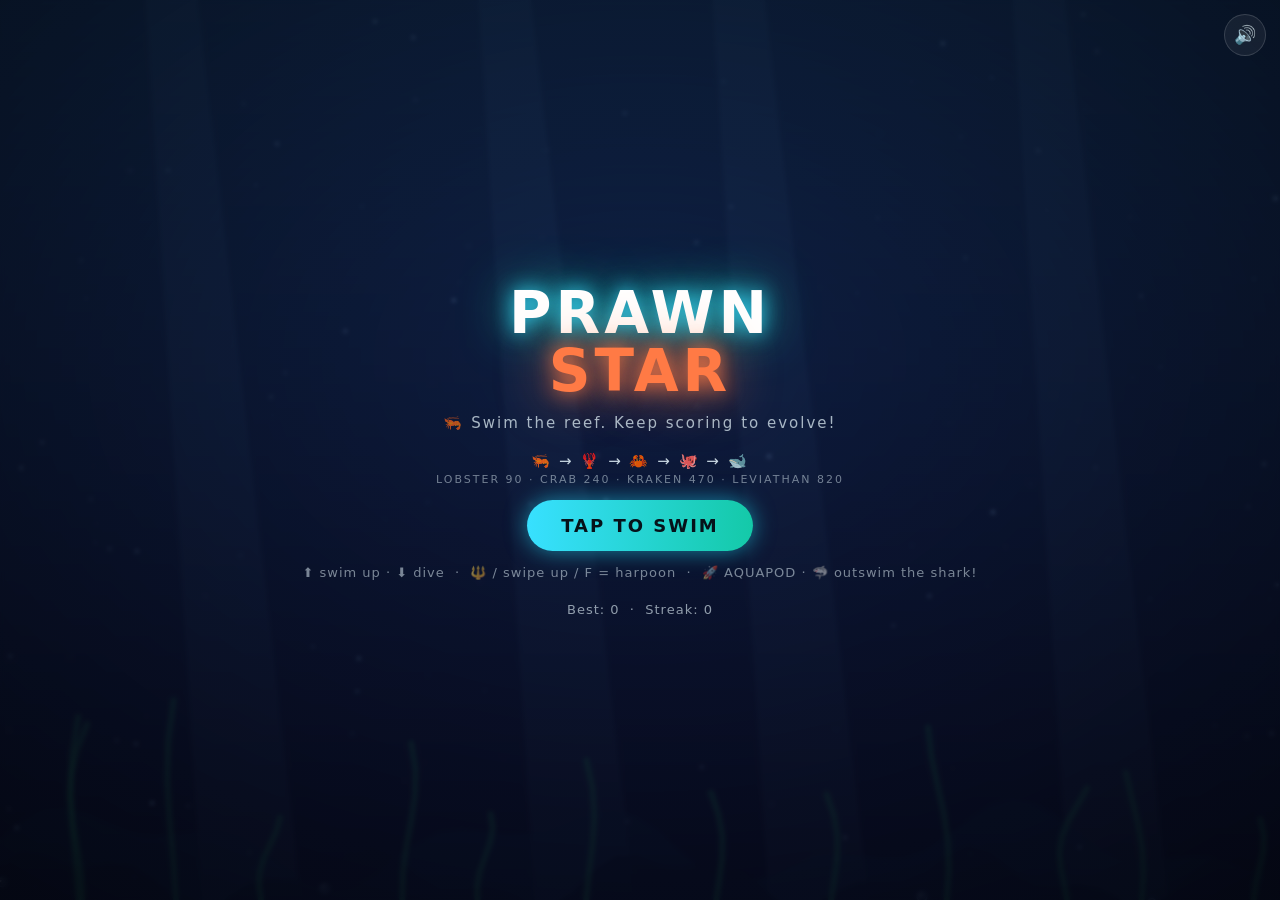
==== index.html @ 8d88d8bc "Integrate GameMonetize SDK (rewarded revive/double-pearls + interstitial) with mock fallback" ====
<!DOCTYPE html>
<html lang="en">
<head>
  <meta charset="UTF-8" />
  <meta name="viewport" content="width=device-width, initial-scale=1.0, maximum-scale=1.0, user-scalable=no" />
  <meta name="theme-color" content="#01111c" />
  <meta http-equiv="Cache-Control" content="no-cache, no-store, must-revalidate" />
  <meta http-equiv="Pragma" content="no-cache" />
  <meta http-equiv="Expires" content="0" />
  <title>Prawnstar — Swim, Evolve & Escape the Shark 🦐⭐</title>

  <meta property="og:title" content="Prawnstar 🦐⭐" />
  <meta property="og:description" content="Swim the reef, grab pearls, open mystery boxes, and evolve from prawn to leviathan!" />
  <meta property="og:type" content="website" />

  <link rel="stylesheet" href="style.css?v=46" />

  <!-- GameMonetize HTML5 SDK -->
  <script type="text/javascript">
    window.SDK_OPTIONS = {
      gameId: "gcgwqtmpbadrviaxwb33rvpbpnp11m6m",
      onEvent: function (a) {
        switch (a.name) {
          case "SDK_GAME_PAUSE": // a video ad is about to play — mute + pause
            if (window.PrawnstarAds) window.PrawnstarAds.onAdPause();
            break;
          case "SDK_GAME_START": // ad finished — resume game + unmute (grants reward)
            if (window.PrawnstarAds) window.PrawnstarAds.onAdResume();
            break;
          case "SDK_READY": // SDK loaded — real ads can now be requested
            if (window.PrawnstarAds) window.PrawnstarAds.onSdkReady();
            break;
        }
      }
    };
    (function (a, b, c) {
      var d = a.getElementsByTagName(b)[0];
      a.getElementById(c) || (a = a.createElement(b), a.id = c, a.src = "https://api.gamemonetize.com/sdk.js", d.parentNode.insertBefore(a, d));
    })(document, "script", "gamemonetize-sdk");
  </script>
</head>
<body>
  <div id="game-wrap">
    <canvas id="game"></canvas>

    <!-- HUD -->
    <div id="hud" class="hud hidden">
      <div class="hud-score" id="hud-score">0</div>
      <div class="hud-best">BEST <span id="hud-best">0</span></div>
      <div class="hud-combo hidden" id="hud-combo"></div>
    </div>

    <!-- JET meter + button -->
    <div class="boost-wrap hidden" id="boost-wrap">
      <div class="boost-meter"><div class="boost-fill" id="boost-fill"></div></div>
      <button class="boost-btn hidden" id="btn-boost">🚀 AQUAPOD</button>
    </div>

    <!-- Movement buttons -->
    <div class="move-pad hidden" id="move-pad">
      <button class="mbtn" id="btn-up">⬆</button>
      <button class="mbtn" id="btn-down">⬇</button>
    </div>

    <!-- Attack button (harpoon the jellyfish) -->
    <button class="attack-btn hidden" id="btn-attack">🔱</button>

    <!-- Milestone banner -->
    <div class="banner hidden" id="banner"></div>

    <!-- Mystery box reward popup -->
    <div class="reward hidden" id="reward"></div>

    <!-- Start screen -->
    <div id="start-screen" class="screen">
      <h1 class="logo">PRAWN<span>STAR</span></h1>
      <p class="tagline">🦐 Swim the reef. Keep scoring to evolve!</p>
      <div class="evo">🦐 → 🦞 → 🦀 → 🐙 → 🐋<small>LOBSTER 90 · CRAB 240 · KRAKEN 470 · LEVIATHAN 820</small></div>
      <button class="btn btn-primary" id="btn-start">TAP TO SWIM</button>
      <div class="hint">⬆ swim up · ⬇ dive &nbsp;·&nbsp; 🔱 / swipe up / F = harpoon &nbsp;·&nbsp; 🚀 AQUAPOD · 🦈 outswim the shark!</div>
      <div class="best-line">Best: <span id="start-best">0</span> &nbsp;·&nbsp; Streak: <span id="start-streak">0</span></div>
    </div>

    <!-- Game over screen -->
    <div id="gameover-screen" class="screen hidden">
      <h2 class="go-title">GAME OVER</h2>
      <div class="go-score">
        <div class="go-score-num" id="go-score">0</div>
        <div class="go-score-label">SCORE</div>
      </div>
      <div class="go-critter" id="go-critter">🦐 PRAWN</div>
      <div class="go-best" id="go-best-line">Best: <span id="go-best">0</span></div>
      <div id="new-best-badge" class="new-best hidden">NEW BEST!</div>

      <button class="btn btn-revive hidden" id="btn-revive">▶ REVIVE · Watch Ad</button>
      <button class="btn btn-double hidden" id="btn-double">▶ Double Pearls</button>
      <button class="btn btn-ghost hidden" id="btn-revive-pearl">💗 Revive · 1000 🫧</button>
      <button class="btn btn-primary" id="btn-retry">RETRY</button>
      <button class="btn btn-ghost" id="btn-share">SHARE SCORE</button>

      <div class="ad-slot" id="ad-slot" data-ad="gameover-banner"><span>ad slot</span></div>
    </div>

    <!-- Rewarded / interstitial ad overlay (built-in mock until a real ad network is wired) -->
    <div id="ad-overlay" class="ad-overlay hidden">
      <div class="ad-box">
        <div class="ad-tag" id="ad-tag">REWARDED AD</div>
        <div class="ad-body">
          <div class="ad-fake-icon">🦐</div>
          <div class="ad-fake-txt">Your advertisement here</div>
          <div class="ad-fake-sub">This is a demo ad slot</div>
        </div>
        <div class="ad-timer" id="ad-timer"></div>
        <button class="btn btn-primary ad-claim hidden" id="ad-claim">✓ CLAIM REWARD</button>
      </div>
    </div>

    <!-- Top-right controls -->
    <div class="top-controls">
      <button class="icon-btn hidden" id="btn-pause" title="Pause">⏸</button>
      <button class="icon-btn" id="btn-sound" title="Sound">🔊</button>
    </div>

    <!-- Pause overlay -->
    <div id="pause-screen" class="screen hidden">
      <h2 class="go-title" style="color:var(--neon-cyan)">PAUSED</h2>
      <button class="btn btn-primary" id="btn-resume">RESUME</button>
    </div>

    <!-- Share toast -->
    <div id="toast" class="toast hidden"></div>
  </div>

  <script src="game.js?v=46"></script>
</body>
</html>
---- style.css ----
:root {
  --neon-cyan: #38e0ff;
  --neon-pink: #ff7a45;   /* prawn orange */
  --neon-purple: #14c9a8; /* reef teal */
  --bg-0: #01111c;
  --bg-1: #06334a;
  --text: #eaf9ff;
}

* {
  margin: 0;
  padding: 0;
  box-sizing: border-box;
  -webkit-tap-highlight-color: transparent;
  user-select: none;
}

html, body {
  height: 100%;
  overflow: hidden;
  background: var(--bg-0);
  font-family: "Trebuchet MS", "Segoe UI", system-ui, sans-serif;
  color: var(--text);
}

#game-wrap {
  position: fixed;
  inset: 0;
  display: flex;
  align-items: center;
  justify-content: center;
  touch-action: none;
}

canvas#game {
  display: block;
  width: 100%;
  height: 100%;
  background:
    radial-gradient(1100px 700px at 50% -15%, #0e6b8a 0%, transparent 55%),
    linear-gradient(180deg, var(--bg-1) 0%, var(--bg-0) 100%);
}

/* ---------- HUD ---------- */
.hud {
  position: absolute;
  top: 0;
  left: 0;
  right: 0;
  padding: 24px 20px 0;
  text-align: center;
  pointer-events: none;
  z-index: 5;
}
.hud-score {
  font-size: 64px;
  font-weight: 800;
  letter-spacing: 2px;
  color: #fff;
  text-shadow: 0 0 18px var(--neon-cyan), 0 0 40px var(--neon-cyan);
}
.hud-best {
  margin-top: 4px;
  font-size: 13px;
  letter-spacing: 3px;
  opacity: 0.6;
}

/* ---------- Screens ---------- */
.screen {
  position: absolute;
  inset: 0;
  z-index: 10;
  display: flex;
  flex-direction: column;
  align-items: center;
  justify-content: center;
  gap: 14px;
  padding: 24px;
  text-align: center;
  background: radial-gradient(1000px 700px at 50% 40%, rgba(20,10,60,0.55), rgba(5,4,15,0.85));
  backdrop-filter: blur(2px);
  animation: fade-in 0.3s ease;
}

@keyframes fade-in { from { opacity: 0; } to { opacity: 1; } }

.logo {
  font-size: clamp(38px, 12vw, 58px);
  font-weight: 900;
  letter-spacing: 4px;
  color: #fff;
  text-shadow: 0 0 20px var(--neon-cyan), 0 0 50px var(--neon-purple);
  line-height: 1;
}
.logo span {
  display: block;
  color: var(--neon-pink);
  text-shadow: 0 0 20px var(--neon-pink), 0 0 55px var(--neon-pink);
}
.tagline { opacity: 0.7; letter-spacing: 2px; font-size: 15px; }
.hint { opacity: 0.5; font-size: 13px; letter-spacing: 1px; }
.best-line { margin-top: 8px; font-size: 13px; opacity: 0.6; letter-spacing: 1px; }

.go-title {
  font-size: 34px;
  font-weight: 800;
  letter-spacing: 4px;
  color: var(--neon-pink);
  text-shadow: 0 0 18px var(--neon-pink);
}
.go-score { margin: 4px 0; }
.go-score-num {
  font-size: 84px;
  font-weight: 900;
  color: #fff;
  text-shadow: 0 0 24px var(--neon-cyan);
  line-height: 1;
}
.go-score-label { font-size: 13px; letter-spacing: 4px; opacity: 0.6; }
.go-critter {
  font-weight: 800;
  letter-spacing: 3px;
  font-size: 19px;
  color: #ffd27a;
  text-shadow: 0 0 14px rgba(255,180,80,0.65);
}
.go-best { font-size: 15px; opacity: 0.75; letter-spacing: 1px; }

.evo {
  margin-top: 6px;
  font-size: 15px;
  letter-spacing: 2px;
  opacity: 0.85;
}
.evo small { display: block; font-size: 11px; letter-spacing: 2px; opacity: 0.55; margin-top: 3px; }

.new-best {
  font-weight: 800;
  letter-spacing: 3px;
  color: #ffd83a;
  text-shadow: 0 0 16px #ffb800;
  animation: pop 0.5s ease;
}
@keyframes pop {
  0% { transform: scale(0.4); opacity: 0; }
  60% { transform: scale(1.15); }
  100% { transform: scale(1); opacity: 1; }
}

/* ---------- Buttons ---------- */
.btn {
  font-family: inherit;
  font-weight: 800;
  letter-spacing: 2px;
  font-size: 18px;
  padding: 15px 34px;
  border: none;
  border-radius: 40px;
  cursor: pointer;
  color: #05040f;
  transition: transform 0.12s ease, box-shadow 0.2s ease;
}
.btn:active { transform: scale(0.94); }

.btn-primary {
  background: linear-gradient(90deg, var(--neon-cyan), var(--neon-purple));
  color: #06121a;
  box-shadow: 0 0 22px rgba(34,224,255,0.55);
}
.btn-ghost {
  background: transparent;
  color: var(--text);
  border: 2px solid rgba(255,255,255,0.25);
  box-shadow: none;
  font-size: 14px;
  padding: 11px 26px;
}
.btn-revive {
  background: linear-gradient(90deg, #ffd83a, #ff9a00);
  color: #2a1500;
  box-shadow: 0 0 22px rgba(255,180,0,0.5);
}

/* ---------- Top controls ---------- */
.top-controls {
  position: absolute;
  top: 14px;
  right: 14px;
  z-index: 20;
  display: flex;
  gap: 8px;
}
.icon-btn {
  width: 42px;
  height: 42px;
  border-radius: 50%;
  border: 1px solid rgba(255,255,255,0.15);
  background: rgba(255,255,255,0.06);
  color: #fff;
  font-size: 18px;
  cursor: pointer;
}

/* ---------- Ad slot ---------- */
.ad-slot {
  margin-top: 14px;
  width: min(320px, 88vw);
  height: 60px;
  border: 1px dashed rgba(255,255,255,0.18);
  border-radius: 10px;
  display: flex;
  align-items: center;
  justify-content: center;
  font-size: 11px;
  letter-spacing: 3px;
  text-transform: uppercase;
  opacity: 0.35;
}

/* ---------- Toast ---------- */
.toast {
  position: absolute;
  bottom: 40px;
  left: 50%;
  transform: translateX(-50%);
  z-index: 30;
  background: rgba(10,10,30,0.92);
  border: 1px solid rgba(34,224,255,0.4);
  color: var(--text);
  padding: 12px 20px;
  border-radius: 30px;
  font-size: 14px;
  letter-spacing: 1px;
  box-shadow: 0 0 20px rgba(34,224,255,0.3);
}

.hidden { display: none !important; }


/* ---------- Excitement Pack UI ---------- */
.hud-combo {
  margin-top: 8px;
  font-size: 20px;
  font-weight: 800;
  letter-spacing: 2px;
  color: #ffe259;
  text-shadow: 0 0 14px rgba(255,200,60,0.7);
}

.boost-wrap {
  position: absolute;
  left: 50%;
  bottom: 26px;
  transform: translateX(-50%);
  z-index: 6;
  display: flex;
  flex-direction: column;
  align-items: center;
  gap: 10px;
  pointer-events: none;
}
.boost-meter {
  width: min(240px, 62vw);
  height: 10px;
  border-radius: 10px;
  background: rgba(255,255,255,0.12);
  border: 1px solid rgba(255,255,255,0.18);
  overflow: hidden;
}
.boost-fill {
  height: 100%;
  width: 0%;
  border-radius: 10px;
  background: linear-gradient(90deg, #38c6ff, #ffe259);
  box-shadow: 0 0 12px rgba(120,220,255,0.6);
  transition: width 0.12s linear;
}
.boost-btn {
  pointer-events: auto;
  font-family: inherit;
  font-weight: 900;
  letter-spacing: 2px;
  font-size: 20px;
  padding: 14px 40px;
  border: none;
  border-radius: 40px;
  color: #2a1500;
  background: linear-gradient(90deg, #ffe259, #ff9a00);
  box-shadow: 0 0 26px rgba(255,190,0,0.7);
  cursor: pointer;
  animation: boost-pulse 0.7s ease-in-out infinite;
}
.boost-btn:active { transform: scale(0.94); }
@keyframes boost-pulse {
  0%, 100% { transform: scale(1); }
  50% { transform: scale(1.06); }
}

.banner {
  position: absolute;
  left: 50%;
  top: 34%;
  transform: translate(-50%, -50%);
  z-index: 12;
  font-size: clamp(22px, 7vw, 46px);
  font-weight: 900;
  letter-spacing: 2px;
  color: #fff;
  text-shadow: 0 0 22px var(--neon-cyan), 0 0 44px var(--neon-purple);
  pointer-events: none;
  white-space: normal;
  text-align: center;
  max-width: 92vw;
  line-height: 1.15;
}
.banner-anim { animation: banner-pop 1.4s ease forwards; }
@keyframes banner-pop {
  0%   { opacity: 0; transform: translate(-50%, -50%) scale(0.5); }
  15%  { opacity: 1; transform: translate(-50%, -50%) scale(1.12); }
  30%  { transform: translate(-50%, -50%) scale(1); }
  75%  { opacity: 1; }
  100% { opacity: 0; transform: translate(-50%, -60%) scale(1); }
}


/* ---------- 3D runner HUD ---------- */
.hud3d {
  position: absolute;
  top: 0; left: 0; right: 0;
  padding: 16px 16px 0;
  z-index: 5;
  pointer-events: none;
  text-align: center;
}
.hud3d-row {
  display: flex;
  justify-content: center;
  gap: 26px;
}
.hud3d-cell { display: flex; flex-direction: column; align-items: center; }
.hud3d-num {
  font-size: 30px; font-weight: 800; color: #fff;
  text-shadow: 0 0 14px var(--neon-cyan);
  line-height: 1;
}
.hud3d-lbl { font-size: 10px; letter-spacing: 2px; opacity: 0.6; margin-top: 3px; }
.hud3d-tier {
  margin-top: 10px;
  font-size: 15px; font-weight: 800; letter-spacing: 3px;
  color: #ffd27a; text-shadow: 0 0 12px rgba(255,180,80,0.6);
}

/* screens can scroll if content is tall (missions on start) */
.screen { overflow-y: auto; }

/* ---------- Missions ---------- */
.missions-box {
  margin-top: 10px;
  width: min(360px, 88vw);
  background: rgba(8,26,40,0.6);
  border: 1px solid rgba(120,220,255,0.25);
  border-radius: 14px;
  padding: 12px 14px;
}
.missions-title { font-size: 13px; letter-spacing: 3px; opacity: 0.8; margin-bottom: 8px; }
.mission-row { margin: 8px 0; text-align: left; }
.mission-top { display: flex; justify-content: space-between; font-size: 12.5px; opacity: 0.9; margin-bottom: 4px; }
.mission-bar { height: 7px; border-radius: 7px; background: rgba(255,255,255,0.12); overflow: hidden; }
.mission-fill { height: 100%; width: 0%; border-radius: 7px; background: linear-gradient(90deg, #38c6ff, #ffe259); box-shadow: 0 0 8px rgba(120,220,255,0.5); }

/* ---------- Mystery box reward popup ---------- */
.reward {
  position: absolute;
  left: 50%; top: 42%;
  transform: translate(-50%, -50%);
  z-index: 12;
  font-size: clamp(18px, 5.5vw, 26px); font-weight: 900; letter-spacing: 1px;
  color: #ffe259; text-shadow: 0 0 18px rgba(255,190,0,0.8);
  pointer-events: none; white-space: normal; text-align: center; max-width: 90vw;
}
.reward-anim { animation: reward-pop 1.6s ease forwards; }
@keyframes reward-pop {
  0% { opacity: 0; transform: translate(-50%, -30%) scale(0.5); }
  18% { opacity: 1; transform: translate(-50%, -50%) scale(1.15); }
  35% { transform: translate(-50%, -50%) scale(1); }
  80% { opacity: 1; }
  100% { opacity: 0; transform: translate(-50%, -70%) scale(1); }
}


/* ---------- On-screen D-pad controls ---------- */
.dpad {
  position: absolute;
  left: 0; right: 0; bottom: 80px;
  z-index: 7;
  display: flex;
  justify-content: center;
  gap: 18px;
  pointer-events: none;
}
.dbtn {
  pointer-events: auto;
  width: 66px; height: 66px;
  border-radius: 50%;
  border: 1px solid rgba(255,255,255,0.25);
  background: rgba(10,30,45,0.5);
  color: #eaf9ff;
  font-size: 26px;
  cursor: pointer;
  backdrop-filter: blur(2px);
  box-shadow: 0 0 16px rgba(0,0,0,0.3);
}
.dbtn:active { transform: scale(0.9); background: rgba(56,198,255,0.35); }
.dbtn-jump { background: rgba(56,198,255,0.22); }

/* nudge the JET meter up so it doesn't overlap the d-pad */
.boost-wrap { bottom: 18px; }


/* ---------- Attack (harpoon) button ---------- */
.attack-btn {
  position: absolute;
  right: 26px;
  bottom: 136px;
  z-index: 7;
  width: 60px;
  height: 60px;
  border-radius: 50%;
  border: 1px solid rgba(127,232,255,0.5);
  background: rgba(20,60,80,0.6);
  color: #eaf9ff;
  font-size: 30px;
  cursor: pointer;
  backdrop-filter: blur(2px);
  box-shadow: 0 0 18px rgba(56,198,255,0.4);
}
.attack-btn:active { transform: scale(0.9); background: rgba(56,198,255,0.4); }


/* ---------- Movement buttons (UP / DIVE) — big, on opposite sides ---------- */
.move-pad { display: contents; }
.mbtn {
  position: absolute;
  bottom: 26px;
  z-index: 7;
  width: 94px;
  height: 94px;
  border-radius: 50%;
  border: 2px solid rgba(255,255,255,0.32);
  background: rgba(10,30,45,0.55);
  color: #eaf9ff;
  font-size: 42px;
  cursor: pointer;
  backdrop-filter: blur(2px);
  box-shadow: 0 0 18px rgba(0,0,0,0.35);
  touch-action: none;
}
.mbtn:active { transform: scale(0.9); background: rgba(56,198,255,0.45); }
#btn-up { left: 22px; background: rgba(56,198,255,0.28); }
#btn-down { right: 22px; background: rgba(56,198,255,0.14); }


/* ---------- Double-pearls button ---------- */
.btn-double {
  background: linear-gradient(90deg, #7fe8ff, #38b6ff);
  color: #04202e;
  box-shadow: 0 0 22px rgba(56,182,255,0.5);
  font-size: 16px;
  padding: 13px 30px;
}

/* ---------- Ad overlay (mock rewarded / interstitial) ---------- */
.ad-overlay {
  position: absolute;
  inset: 0;
  z-index: 50;
  display: flex;
  align-items: center;
  justify-content: center;
  background: rgba(0, 6, 12, 0.92);
  backdrop-filter: blur(3px);
}
.ad-overlay.hidden { display: none; }
.ad-box {
  width: min(340px, 90vw);
  background: linear-gradient(180deg, #0a2436, #061826);
  border: 1px solid rgba(255,255,255,0.12);
  border-radius: 18px;
  padding: 16px 16px 20px;
  text-align: center;
  box-shadow: 0 20px 60px rgba(0,0,0,0.6);
}
.ad-tag {
  display: inline-block;
  font-size: 10px;
  font-weight: 800;
  letter-spacing: 2px;
  color: #04202e;
  background: #ffd83a;
  padding: 3px 10px;
  border-radius: 20px;
  margin-bottom: 12px;
}
.ad-body {
  border: 1px dashed rgba(255,255,255,0.2);
  border-radius: 14px;
  padding: 26px 12px;
  margin-bottom: 14px;
  background: rgba(255,255,255,0.03);
}
.ad-fake-icon { font-size: 54px; }
.ad-fake-txt { font-size: 17px; font-weight: 800; letter-spacing: 1px; margin-top: 6px; color: var(--text); }
.ad-fake-sub { font-size: 11px; opacity: 0.5; letter-spacing: 1px; margin-top: 4px; }
.ad-timer { font-size: 14px; opacity: 0.85; letter-spacing: 1px; margin-bottom: 12px; min-height: 18px; }
.ad-claim { font-size: 16px; padding: 13px 30px; }
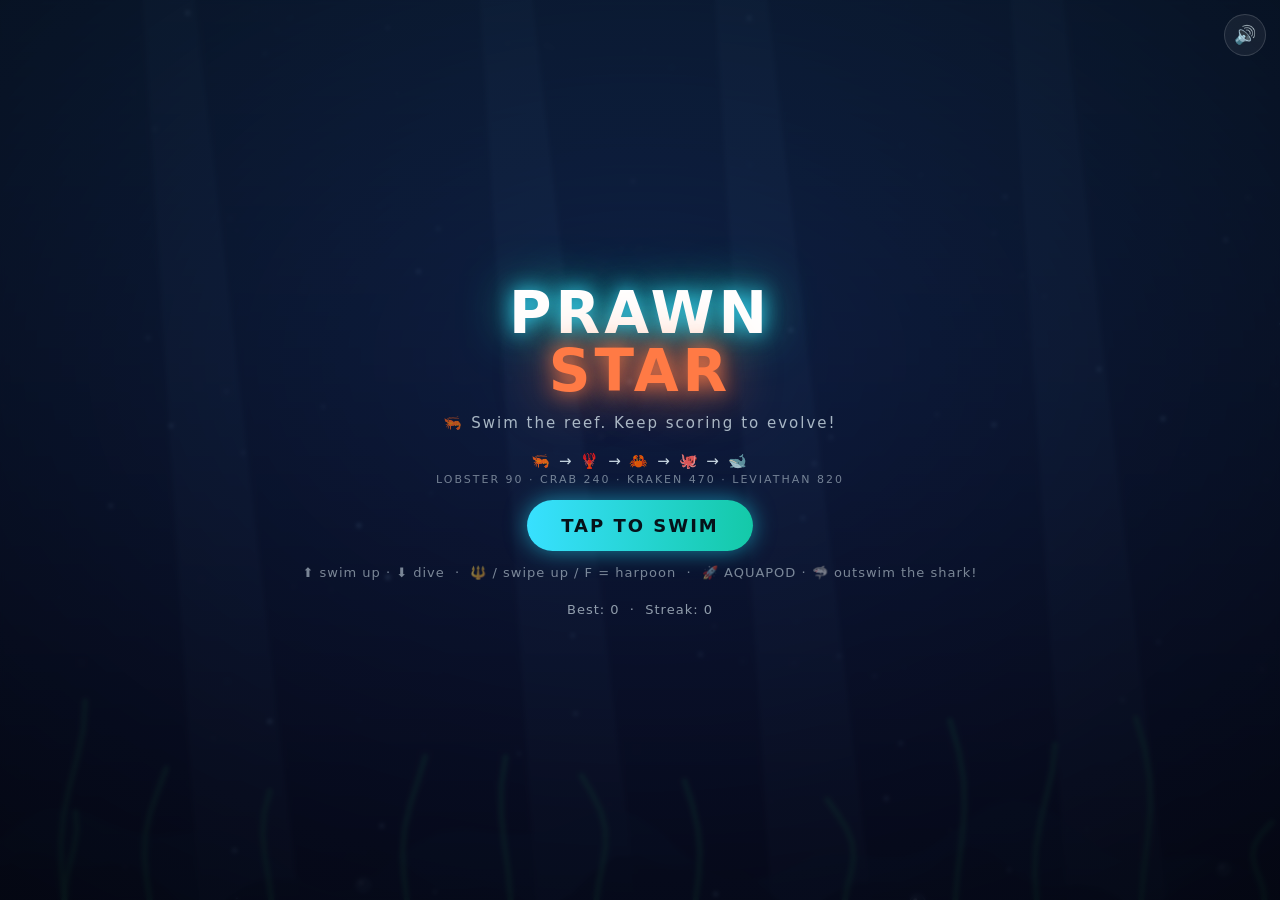
==== commit ed03abf5: "Show ad buttons only when a real ad network is active (enables clean CrazyGames build)" ====
--- a/index.html
+++ b/index.html
@@ -13,7 +13,7 @@
   <meta property="og:description" content="Swim the reef, grab pearls, open mystery boxes, and evolve from prawn to leviathan!" />
   <meta property="og:type" content="website" />
 
-  <link rel="stylesheet" href="style.css?v=46" />
+  <link rel="stylesheet" href="style.css?v=47" />
 
   <!-- GameMonetize HTML5 SDK -->
   <script type="text/javascript">
@@ -131,6 +131,6 @@
     <div id="toast" class="toast hidden"></div>
   </div>
 
-  <script src="game.js?v=46"></script>
+  <script src="game.js?v=47"></script>
 </body>
 </html>
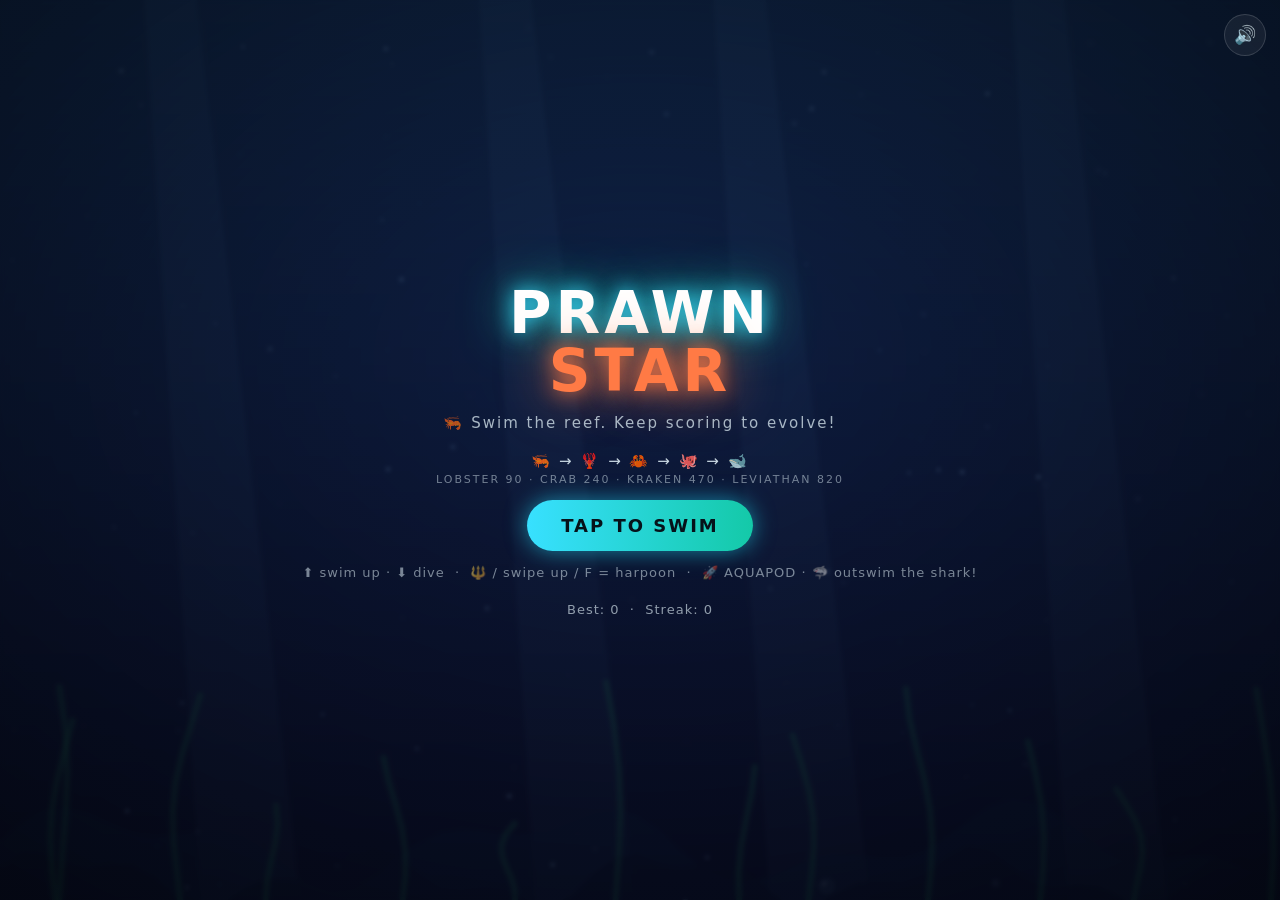
==== commit c6cc03d0: "Remove unused ad-slot placeholder; add clean CrazyGames (Basic Launch) upload ZIP" ====
--- a/index.html
+++ b/index.html
@@ -97,8 +97,6 @@
       <button class="btn btn-ghost hidden" id="btn-revive-pearl">💗 Revive · 1000 🫧</button>
       <button class="btn btn-primary" id="btn-retry">RETRY</button>
       <button class="btn btn-ghost" id="btn-share">SHARE SCORE</button>
-
-      <div class="ad-slot" id="ad-slot" data-ad="gameover-banner"><span>ad slot</span></div>
     </div>
 
     <!-- Rewarded / interstitial ad overlay (built-in mock until a real ad network is wired) -->
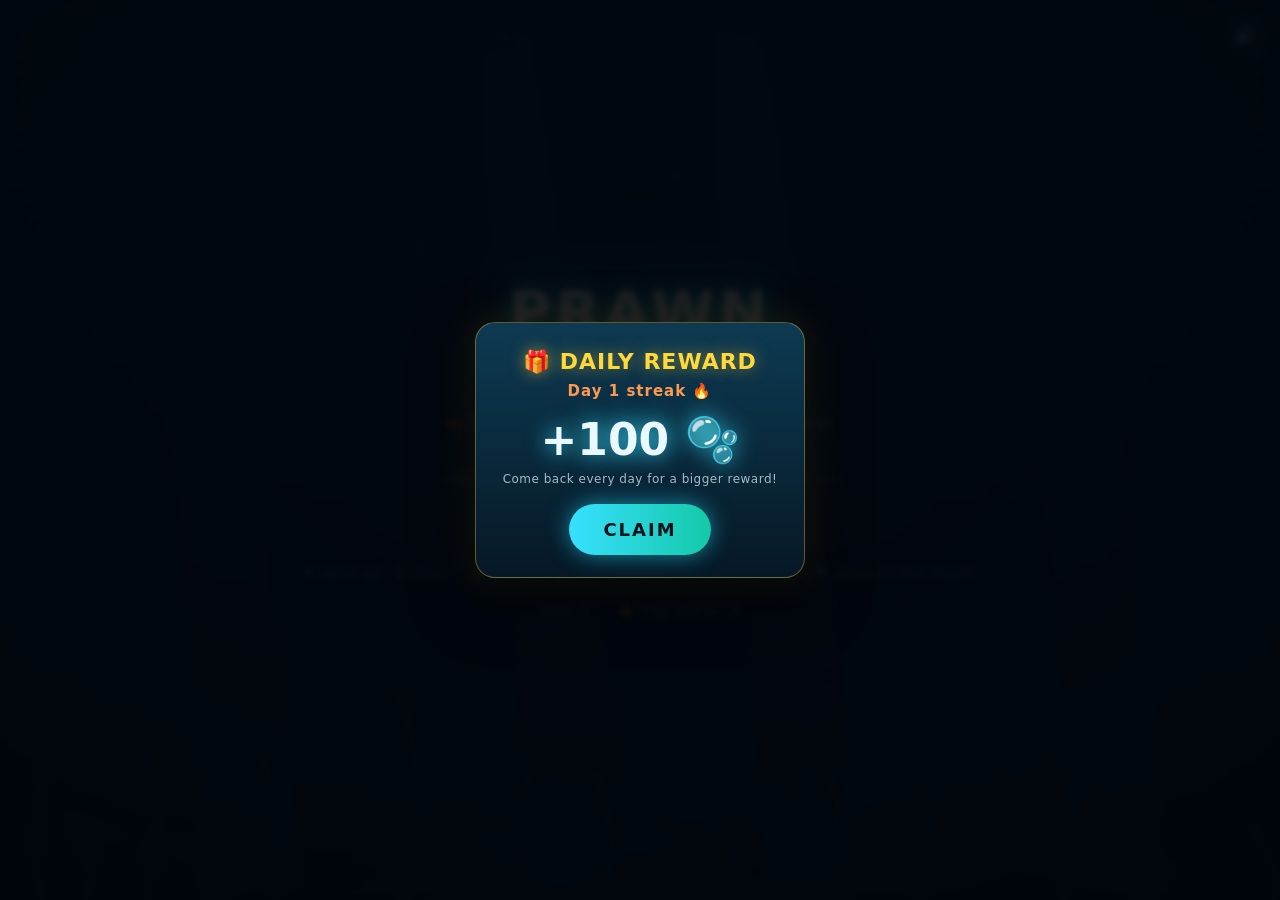
==== commit 714957e0: "Add retention features: daily reward with day-streak + PWA install (manifest, icon, service worker)" ====
--- a/index.html
+++ b/index.html
@@ -4,6 +4,9 @@
   <meta charset="UTF-8" />
   <meta name="viewport" content="width=device-width, initial-scale=1.0, maximum-scale=1.0, user-scalable=no" />
   <meta name="theme-color" content="#01111c" />
+  <link rel="manifest" href="manifest.webmanifest" />
+  <link rel="apple-touch-icon" href="icon.svg" />
+  <link rel="icon" type="image/svg+xml" href="icon.svg" />
   <meta http-equiv="Cache-Control" content="no-cache, no-store, must-revalidate" />
   <meta http-equiv="Pragma" content="no-cache" />
   <meta http-equiv="Expires" content="0" />
@@ -13,7 +16,7 @@
   <meta property="og:description" content="Swim the reef, grab pearls, open mystery boxes, and evolve from prawn to leviathan!" />
   <meta property="og:type" content="website" />
 
-  <link rel="stylesheet" href="style.css?v=47" />
+  <link rel="stylesheet" href="style.css?v=48" />
 
   <!-- GameMonetize HTML5 SDK -->
   <script type="text/javascript">
@@ -78,7 +81,8 @@
       <div class="evo">🦐 → 🦞 → 🦀 → 🐙 → 🐋<small>LOBSTER 90 · CRAB 240 · KRAKEN 470 · LEVIATHAN 820</small></div>
       <button class="btn btn-primary" id="btn-start">TAP TO SWIM</button>
       <div class="hint">⬆ swim up · ⬇ dive &nbsp;·&nbsp; 🔱 / swipe up / F = harpoon &nbsp;·&nbsp; 🚀 AQUAPOD · 🦈 outswim the shark!</div>
-      <div class="best-line">Best: <span id="start-best">0</span> &nbsp;·&nbsp; Streak: <span id="start-streak">0</span></div>
+      <div class="best-line">Best: <span id="start-best">0</span> &nbsp;·&nbsp; 🔥 Day streak: <span id="start-streak">0</span></div>
+      <button class="btn btn-ghost hidden" id="btn-install">📲 Install App</button>
     </div>
 
     <!-- Game over screen -->
@@ -97,6 +101,17 @@
       <button class="btn btn-ghost hidden" id="btn-revive-pearl">💗 Revive · 1000 🫧</button>
       <button class="btn btn-primary" id="btn-retry">RETRY</button>
       <button class="btn btn-ghost" id="btn-share">SHARE SCORE</button>
+    </div>
+
+    <!-- Daily reward overlay (retention hook) -->
+    <div id="daily-overlay" class="daily-overlay hidden">
+      <div class="daily-box">
+        <div class="daily-title">🎁 DAILY REWARD</div>
+        <div class="daily-streak" id="daily-streak">Day 1 streak 🔥</div>
+        <div class="daily-amount" id="daily-amount">+100 🫧</div>
+        <div class="daily-sub">Come back every day for a bigger reward!</div>
+        <button class="btn btn-primary" id="btn-claim-daily">CLAIM</button>
+      </div>
     </div>
 
     <!-- Rewarded / interstitial ad overlay (built-in mock until a real ad network is wired) -->
@@ -129,6 +144,6 @@
     <div id="toast" class="toast hidden"></div>
   </div>
 
-  <script src="game.js?v=47"></script>
+  <script src="game.js?v=48"></script>
 </body>
 </html>
--- a/style.css
+++ b/style.css
@@ -514,3 +514,56 @@
 .ad-fake-sub { font-size: 11px; opacity: 0.5; letter-spacing: 1px; margin-top: 4px; }
 .ad-timer { font-size: 14px; opacity: 0.85; letter-spacing: 1px; margin-bottom: 12px; min-height: 18px; }
 .ad-claim { font-size: 16px; padding: 13px 30px; }
+
+
+/* ---------- Install button ---------- */
+#btn-install { margin-top: 12px; }
+
+/* ---------- Daily reward overlay ---------- */
+.daily-overlay {
+  position: absolute;
+  inset: 0;
+  z-index: 40;
+  display: flex;
+  align-items: center;
+  justify-content: center;
+  background: rgba(0, 6, 12, 0.9);
+  backdrop-filter: blur(3px);
+}
+.daily-overlay.hidden { display: none; }
+.daily-box {
+  width: min(330px, 88vw);
+  background: linear-gradient(180deg, #0d3a52, #061826);
+  border: 1px solid rgba(255, 216, 58, 0.35);
+  border-radius: 20px;
+  padding: 26px 20px 22px;
+  text-align: center;
+  box-shadow: 0 20px 60px rgba(0, 0, 0, 0.6), 0 0 40px rgba(255, 216, 58, 0.12);
+}
+.daily-title {
+  font-size: 22px;
+  font-weight: 800;
+  letter-spacing: 1px;
+  color: #ffd83a;
+  text-shadow: 0 0 16px rgba(255, 216, 58, 0.5);
+}
+.daily-streak {
+  margin-top: 8px;
+  font-size: 15px;
+  font-weight: 700;
+  color: #ff9a4d;
+  letter-spacing: 1px;
+}
+.daily-amount {
+  margin: 14px 0 6px;
+  font-size: 44px;
+  font-weight: 800;
+  color: #eaf9ff;
+  text-shadow: 0 0 22px var(--neon-cyan);
+}
+.daily-sub {
+  font-size: 12px;
+  opacity: 0.7;
+  margin-bottom: 18px;
+  letter-spacing: 0.5px;
+}
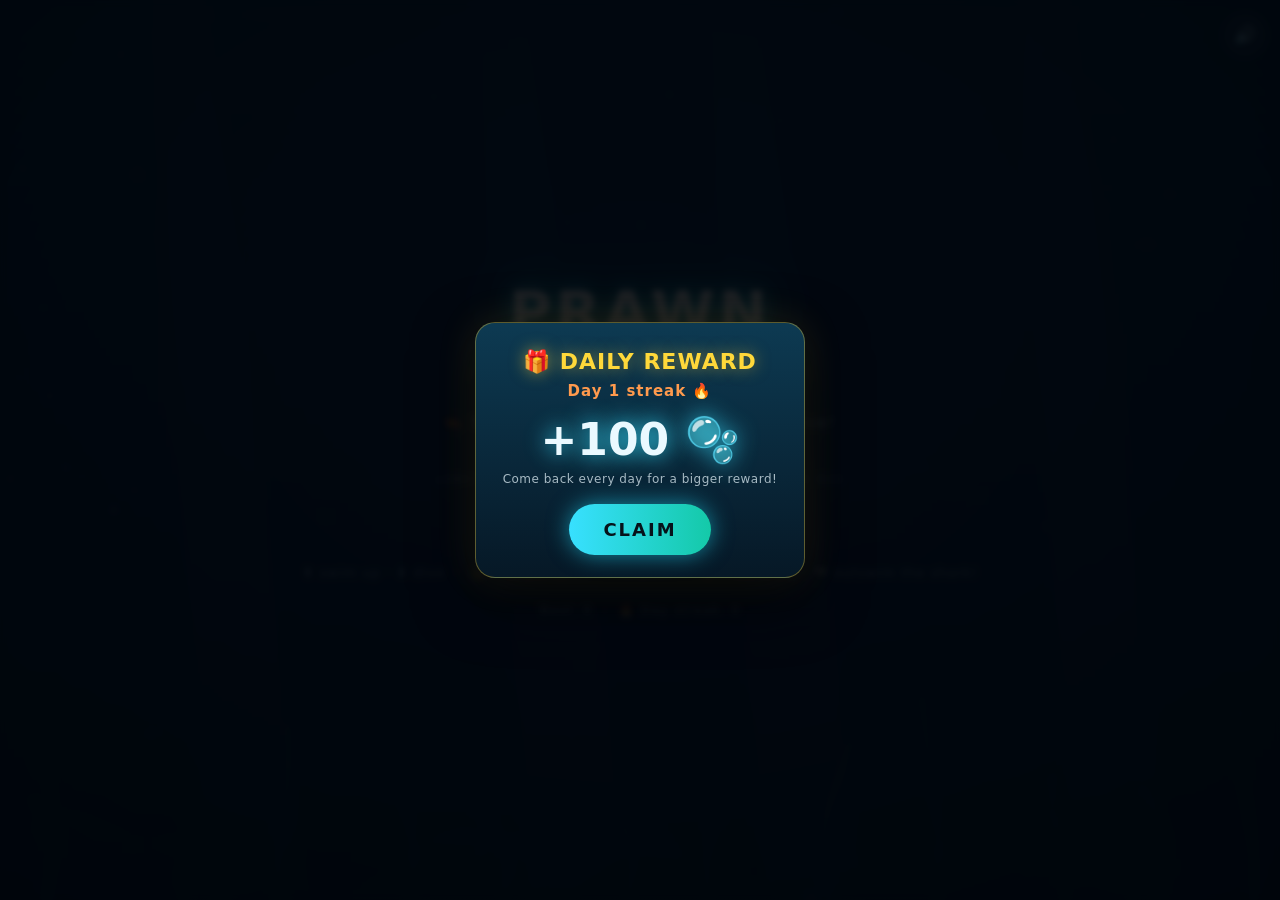
==== commit a61f7dc7: "Midnight Zone now appears early (2nd stage); blobfish are avoid-hazards with eerie glow; anglerfish " ====
--- a/index.html
+++ b/index.html
@@ -16,7 +16,7 @@
   <meta property="og:description" content="Swim the reef, grab pearls, open mystery boxes, and evolve from prawn to leviathan!" />
   <meta property="og:type" content="website" />
 
-  <link rel="stylesheet" href="style.css?v=48" />
+  <link rel="stylesheet" href="style.css?v=49" />
 
   <!-- GameMonetize HTML5 SDK -->
   <script type="text/javascript">
@@ -144,6 +144,6 @@
     <div id="toast" class="toast hidden"></div>
   </div>
 
-  <script src="game.js?v=48"></script>
+  <script src="game.js?v=49"></script>
 </body>
 </html>
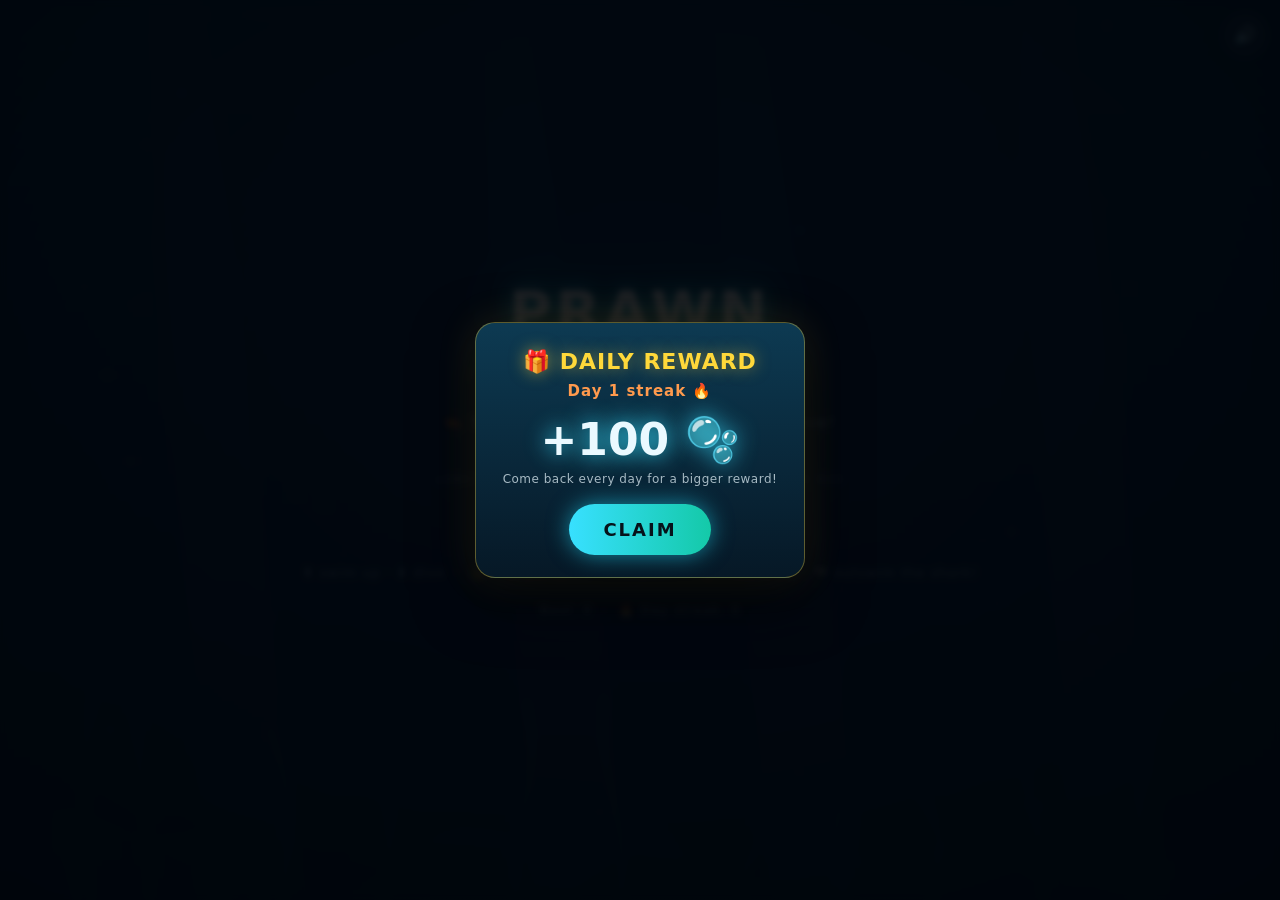
==== commit 9b84af6b: "iOS-aware install: show Install button on iPhone with Add-to-Home-Screen instructions" ====
--- a/index.html
+++ b/index.html
@@ -16,7 +16,7 @@
   <meta property="og:description" content="Swim the reef, grab pearls, open mystery boxes, and evolve from prawn to leviathan!" />
   <meta property="og:type" content="website" />
 
-  <link rel="stylesheet" href="style.css?v=49" />
+  <link rel="stylesheet" href="style.css?v=50" />
 
   <!-- GameMonetize HTML5 SDK -->
   <script type="text/javascript">
@@ -114,6 +114,18 @@
       </div>
     </div>
 
+    <!-- iOS install instructions (Safari can't trigger a native install prompt) -->
+    <div id="install-hint" class="daily-overlay hidden">
+      <div class="daily-box">
+        <div class="daily-title">📲 Install Prawnstar</div>
+        <div class="install-steps">
+          Tap the <b>Share</b> button&nbsp; <span class="share-ico">&#x2191;</span> &nbsp;in your browser bar,
+          then choose <b>“Add to Home Screen”</b> to play fullscreen like an app.
+        </div>
+        <button class="btn btn-primary" id="btn-install-close">GOT IT</button>
+      </div>
+    </div>
+
     <!-- Rewarded / interstitial ad overlay (built-in mock until a real ad network is wired) -->
     <div id="ad-overlay" class="ad-overlay hidden">
       <div class="ad-box">
@@ -144,6 +156,6 @@
     <div id="toast" class="toast hidden"></div>
   </div>
 
-  <script src="game.js?v=49"></script>
+  <script src="game.js?v=50"></script>
 </body>
 </html>
--- a/style.css
+++ b/style.css
@@ -567,3 +567,21 @@
   margin-bottom: 18px;
   letter-spacing: 0.5px;
 }
+
+
+/* ---------- iOS install hint ---------- */
+.install-steps {
+  font-size: 15px;
+  line-height: 1.6;
+  color: #eaf9ff;
+  margin: 16px 4px 20px;
+}
+.install-steps b { color: #38e0ff; }
+.share-ico {
+  display: inline-block;
+  border: 1.5px solid #38e0ff;
+  border-radius: 6px;
+  padding: 0 6px;
+  color: #38e0ff;
+  font-weight: 800;
+}
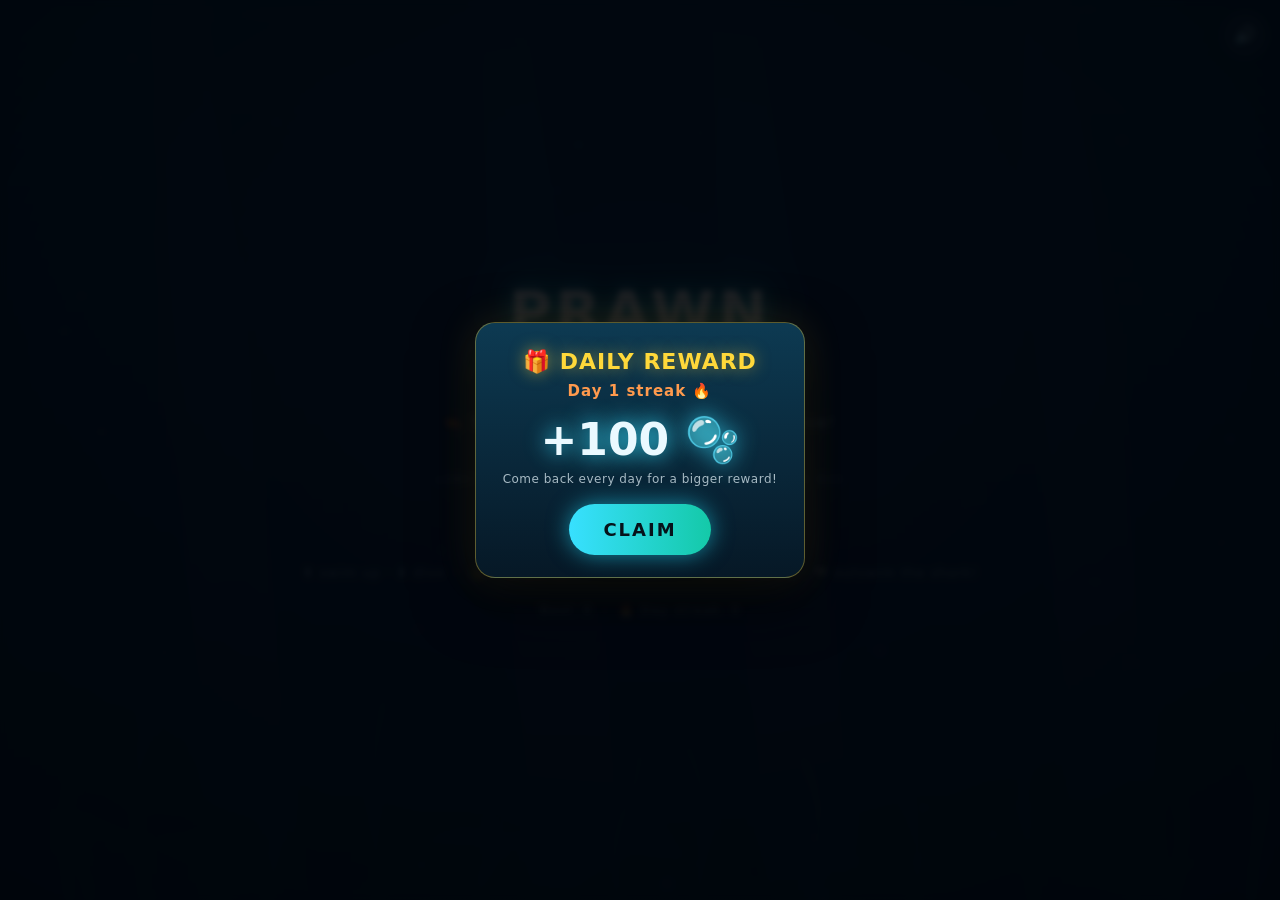
==== commit 8cb4b7c4: "Rename display name to PrawnStar (title, share, manifest, generators, README)" ====
--- a/index.html
+++ b/index.html
@@ -10,13 +10,13 @@
   <meta http-equiv="Cache-Control" content="no-cache, no-store, must-revalidate" />
   <meta http-equiv="Pragma" content="no-cache" />
   <meta http-equiv="Expires" content="0" />
-  <title>Prawnstar — Swim, Evolve & Escape the Shark 🦐⭐</title>
+  <title>PrawnStar — Swim, Evolve & Escape the Shark 🦐⭐</title>
 
-  <meta property="og:title" content="Prawnstar 🦐⭐" />
+  <meta property="og:title" content="PrawnStar 🦐⭐" />
   <meta property="og:description" content="Swim the reef, grab pearls, open mystery boxes, and evolve from prawn to leviathan!" />
   <meta property="og:type" content="website" />
 
-  <link rel="stylesheet" href="style.css?v=50" />
+  <link rel="stylesheet" href="style.css?v=51" />
 
   <!-- GameMonetize HTML5 SDK -->
   <script type="text/javascript">
@@ -117,7 +117,7 @@
     <!-- iOS install instructions (Safari can't trigger a native install prompt) -->
     <div id="install-hint" class="daily-overlay hidden">
       <div class="daily-box">
-        <div class="daily-title">📲 Install Prawnstar</div>
+        <div class="daily-title">📲 Install PrawnStar</div>
         <div class="install-steps">
           Tap the <b>Share</b> button&nbsp; <span class="share-ico">&#x2191;</span> &nbsp;in your browser bar,
           then choose <b>“Add to Home Screen”</b> to play fullscreen like an app.
@@ -156,6 +156,6 @@
     <div id="toast" class="toast hidden"></div>
   </div>
 
-  <script src="game.js?v=50"></script>
+  <script src="game.js?v=51"></script>
 </body>
 </html>
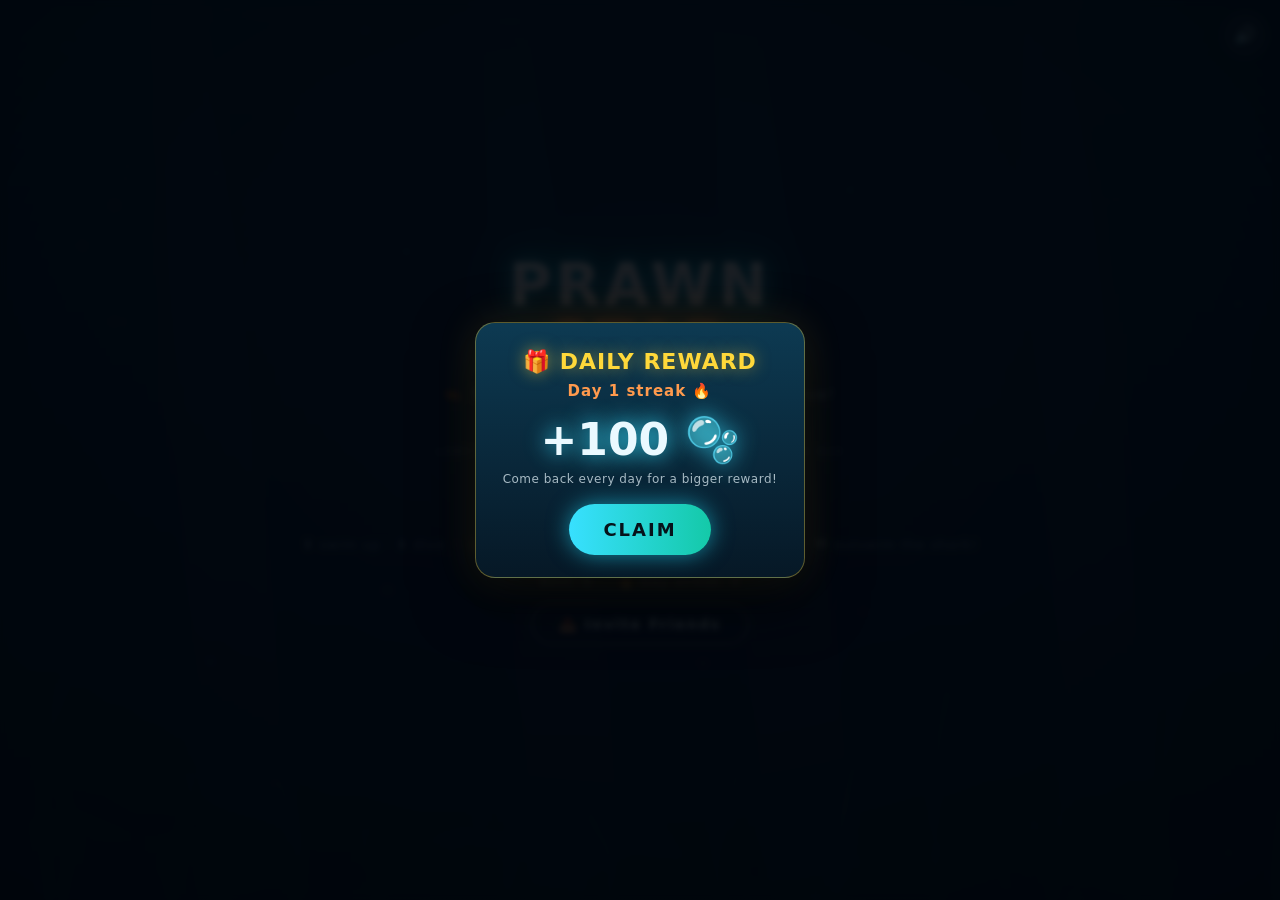
==== commit 2feeff30: "Add Invite Friends button on start screen (shares game link via native share sheet)" ====
--- a/index.html
+++ b/index.html
@@ -16,7 +16,7 @@
   <meta property="og:description" content="Swim the reef, grab pearls, open mystery boxes, and evolve from prawn to leviathan!" />
   <meta property="og:type" content="website" />
 
-  <link rel="stylesheet" href="style.css?v=51" />
+  <link rel="stylesheet" href="style.css?v=52" />
 
   <!-- GameMonetize HTML5 SDK -->
   <script type="text/javascript">
@@ -83,6 +83,7 @@
       <div class="hint">⬆ swim up · ⬇ dive &nbsp;·&nbsp; 🔱 / swipe up / F = harpoon &nbsp;·&nbsp; 🚀 AQUAPOD · 🦈 outswim the shark!</div>
       <div class="best-line">Best: <span id="start-best">0</span> &nbsp;·&nbsp; 🔥 Day streak: <span id="start-streak">0</span></div>
       <button class="btn btn-ghost hidden" id="btn-install">📲 Install App</button>
+      <button class="btn btn-ghost" id="btn-share-game">📤 Invite Friends</button>
     </div>
 
     <!-- Game over screen -->
@@ -156,6 +157,6 @@
     <div id="toast" class="toast hidden"></div>
   </div>
 
-  <script src="game.js?v=51"></script>
+  <script src="game.js?v=52"></script>
 </body>
 </html>
